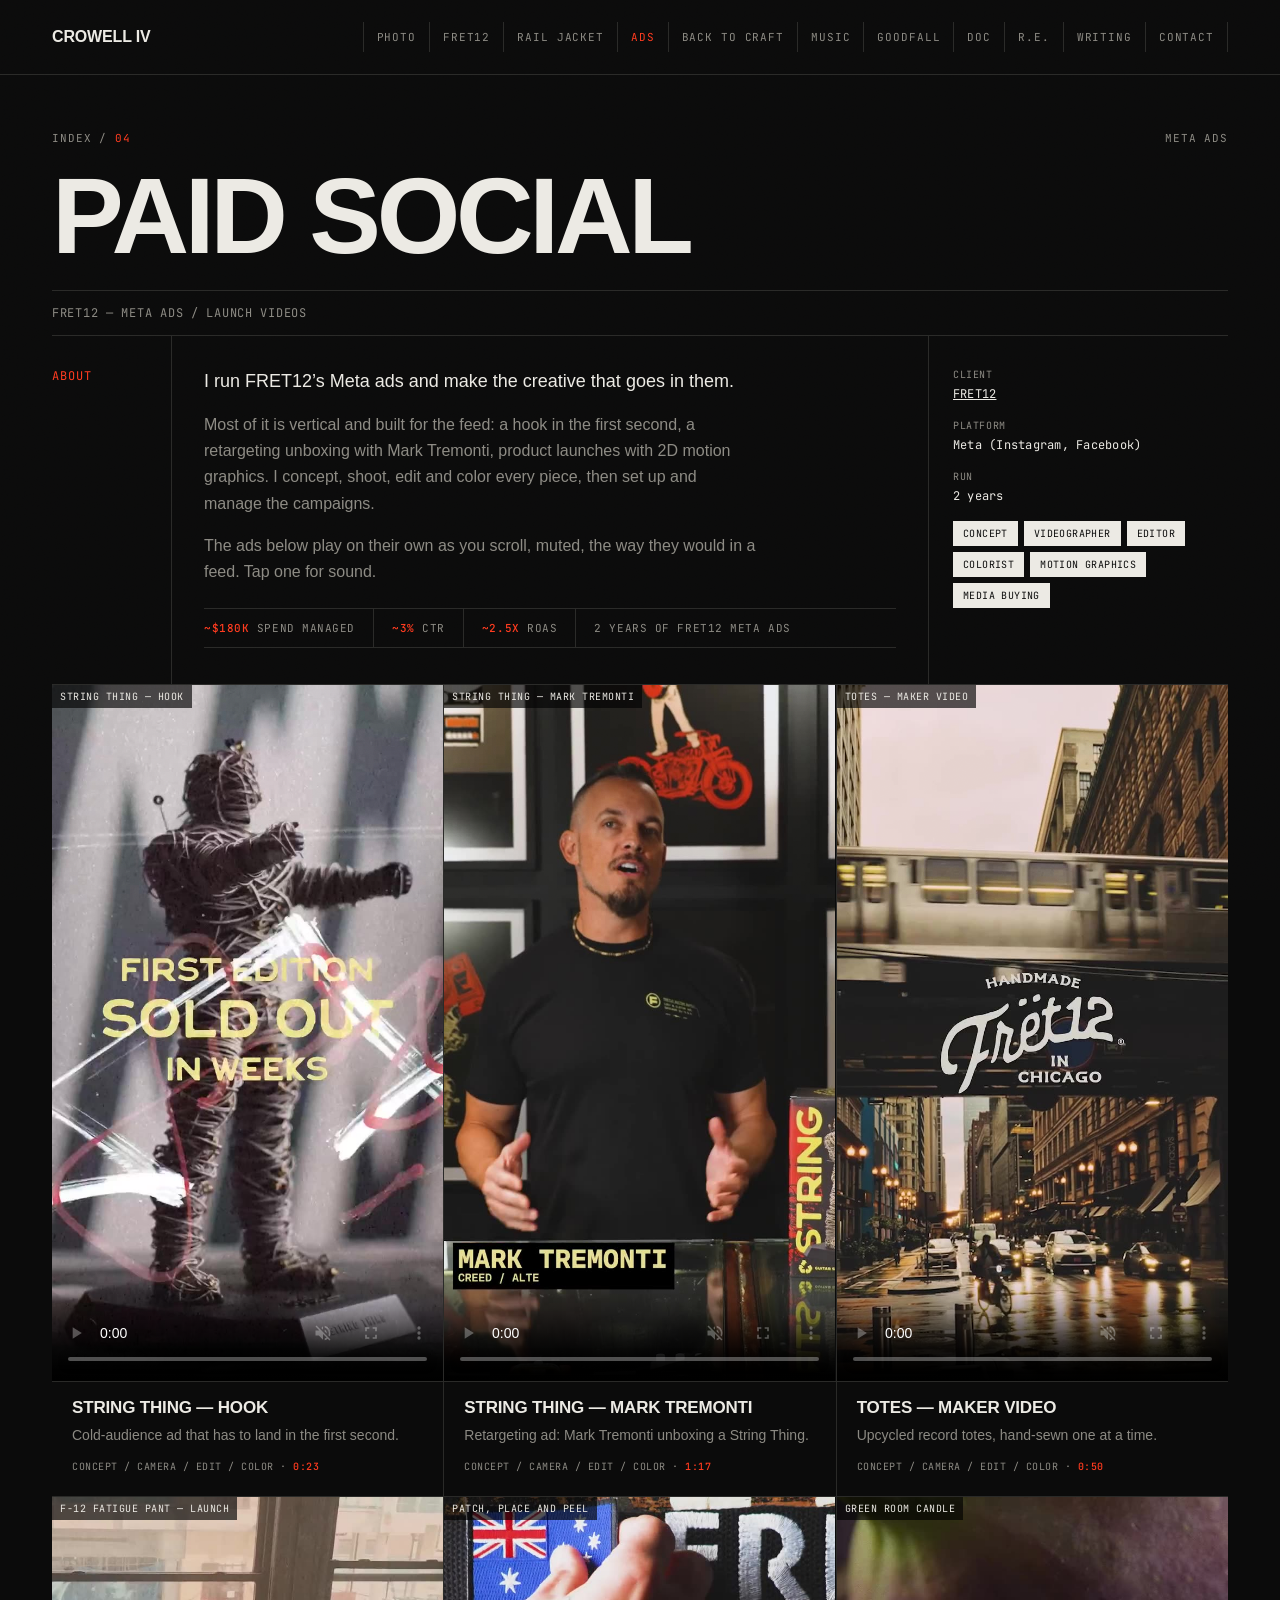
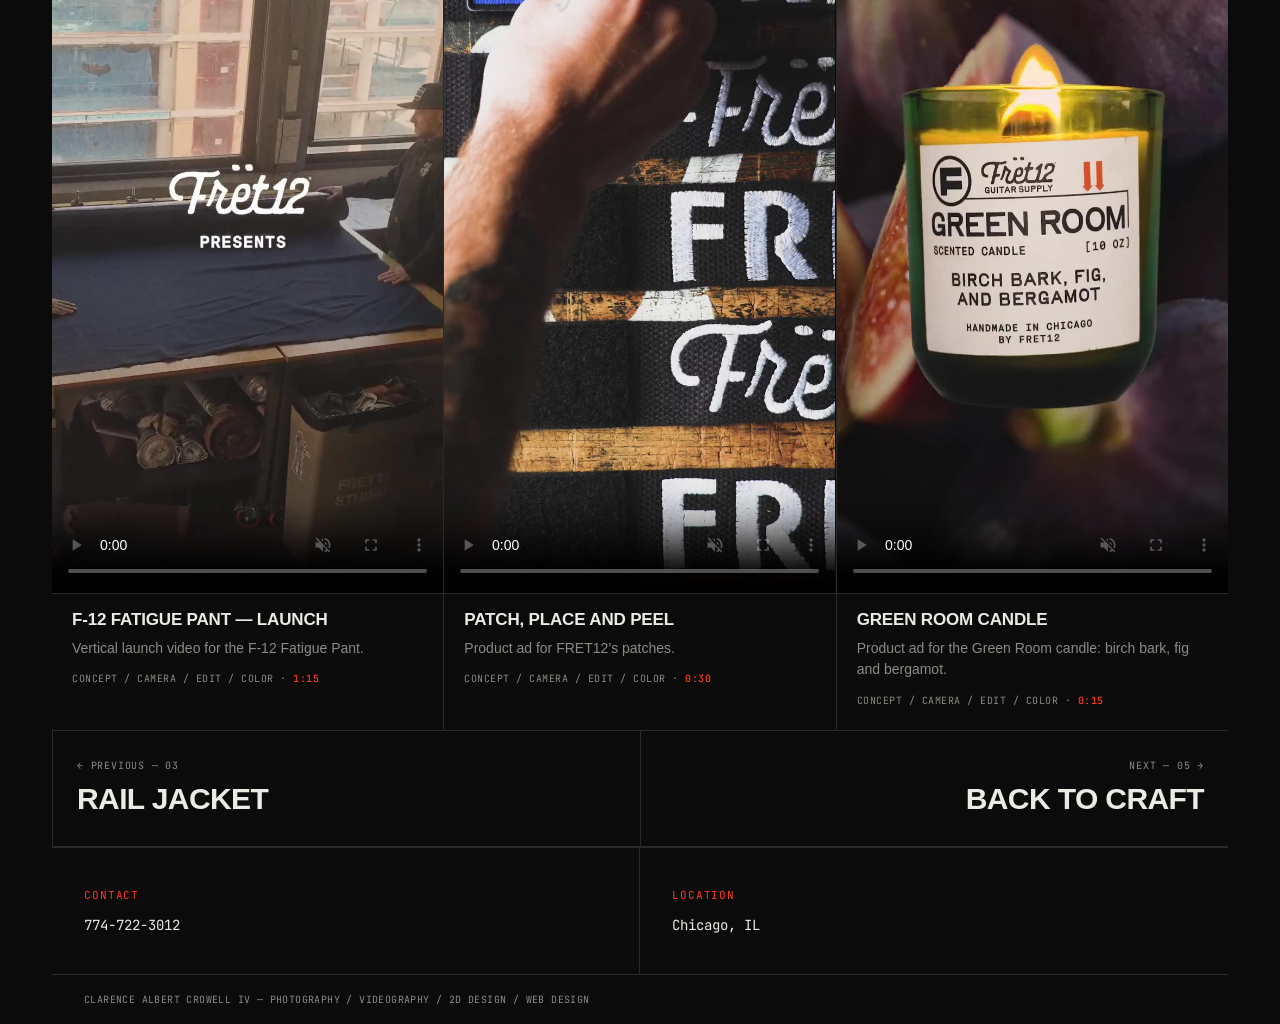
==== ads/index.html @ 02ca9a79 "Split the site into separate pages with SEO write-ups Home becomes an index linking to ten pages: Ph" ====
<!DOCTYPE html>
<html lang="en">
<head>
<meta charset="UTF-8">
<meta name="viewport" content="width=device-width, initial-scale=1.0">
<title>Paid Social: FRET12 Meta Ads and Launch Videos | Clarence Crowell</title>
<meta name="description" content="Vertical ad creative and the Meta ads program behind it for FRET12: about $180K in spend over two years at roughly 3% CTR and 2.5x ROAS.">
<link rel="canonical" href="https://clarencecrowell.org/ads/">
<meta name="theme-color" content="#0B0B0B">
<meta property="og:type" content="website">
<meta property="og:site_name" content="Clarence Crowell">
<meta property="og:title" content="Paid Social: FRET12 Meta Ads and Launch Videos | Clarence Crowell">
<meta property="og:description" content="Vertical ad creative and the Meta ads program behind it for FRET12: about $180K in spend over two years at roughly 3% CTR and 2.5x ROAS.">
<meta property="og:url" content="https://clarencecrowell.org/ads/">
<meta property="og:image" content="https://clarencecrowell.org/images/poster-string-thing-tremonti.jpg">
<meta name="twitter:card" content="summary_large_image">
<link rel="icon" href="/assets/favicon.svg" type="image/svg+xml">
<link rel="preconnect" href="https://fonts.googleapis.com">
<link rel="preconnect" href="https://fonts.gstatic.com" crossorigin>
<link href="https://fonts.googleapis.com/css2?family=JetBrains+Mono:wght@400;500;700&display=swap" rel="stylesheet">
<link rel="stylesheet" href="/assets/site.css?v=3">
<script type="application/ld+json">{"@context": "https://schema.org", "@type": "BreadcrumbList", "itemListElement": [{"@type": "ListItem", "position": 1, "name": "Clarence Crowell", "item": "https://clarencecrowell.org/"}, {"@type": "ListItem", "position": 2, "name": "Paid Social", "item": "https://clarencecrowell.org/ads/"}]}</script>
</head>
<body>
<a class="skip" href="#main">Skip to content</a>
<header class="masthead"><div class="wrap masthead-row"><a class="brand" href="/">Crowell IV</a><nav aria-label="Sections"><ul><li><a href="/photography/">Photo</a></li><li><a href="/fret12/">FRET12</a></li><li><a href="/rail-jacket/">Rail Jacket</a></li><li><a href="/ads/" aria-current="page">Ads</a></li><li><a href="/back-to-craft/">Back to Craft</a></li><li><a href="/music/">Music</a></li><li><a href="/goodfall/">Goodfall</a></li><li><a href="/documentary/">Doc</a></li><li><a href="/real-estate/">R.E.</a></li><li><a href="/writing/">Writing</a></li><li><a href="#contact">Contact</a></li></ul></nav></div></header>
<main id="main" class="wrap">
<section class="page-head"><div class="crumbs"><span><a href="/">Index</a> / <span class="num">04</span></span><span>Meta Ads</span></div><h1>Paid Social</h1><div class="page-meta">FRET12 &mdash; Meta Ads / Launch Videos</div></section>
<section class="writeup" aria-label="About this work"><div class="label">About</div><div class="body"><p>I run FRET12&rsquo;s Meta ads and make the creative that goes in them.</p><p>Most of it is vertical and built for the feed: a hook in the first second, a retargeting unboxing with Mark Tremonti, product launches with 2D motion graphics. I concept, shoot, edit and color every piece, then set up and manage the campaigns.</p><p>The ads below play on their own as you scroll, muted, the way they would in a feed. Tap one for sound.</p><div class="stat-line"><span><b>~$180K</b> spend managed</span><span><b>~3%</b> CTR</span><span><b>~2.5x</b> ROAS</span><span>2 years of FRET12 Meta ads</span></div></div><aside class="side"><dl class="credits"><dt>Client</dt><dd><a href="https://www.fret12.com" rel="noopener">FRET12</a></dd><dt>Platform</dt><dd>Meta (Instagram, Facebook)</dd><dt>Run</dt><dd>2 years</dd></dl><div class="role-tags"><span class="role-tag">Concept</span><span class="role-tag">Videographer</span><span class="role-tag">Editor</span><span class="role-tag">Colorist</span><span class="role-tag">Motion Graphics</span><span class="role-tag">Media Buying</span></div></aside></section><div class="items three verts"><div class="item"><div class="vert"><span class="tag">String Thing &mdash; Hook</span><video class="ad" src="/video/string-thing-hook.mp4" poster="/images/poster-string-thing-hook.jpg" muted loop playsinline controls preload="none" aria-label="String Thing hook ad"></video></div><div class="cap"><h3>String Thing &mdash; Hook</h3><p>Cold-audience ad that has to land in the first second.</p><p class="cred">Concept / Camera / Edit / Color &middot; <b>0:23</b></p></div></div><div class="item"><div class="vert"><span class="tag">String Thing &mdash; Mark Tremonti</span><video class="ad" src="/video/string-thing-tremonti.mp4" poster="/images/poster-string-thing-tremonti.jpg" muted loop playsinline controls preload="none" aria-label="String Thing retargeting ad: Mark Tremonti unboxing"></video></div><div class="cap"><h3>String Thing &mdash; Mark Tremonti</h3><p>Retargeting ad: Mark Tremonti unboxing a String Thing.</p><p class="cred">Concept / Camera / Edit / Color &middot; <b>1:17</b></p></div></div><div class="item"><div class="vert"><span class="tag">Totes &mdash; Maker Video</span><video class="ad" src="/video/totes-maker.mp4" poster="/images/poster-totes-maker.jpg" muted loop playsinline controls preload="none" aria-label="FRET12 totes maker video"></video></div><div class="cap"><h3>Totes &mdash; Maker Video</h3><p>Upcycled record totes, hand-sewn one at a time.</p><p class="cred">Concept / Camera / Edit / Color &middot; <b>0:50</b></p></div></div><div class="item"><div class="vert"><span class="tag">F-12 Fatigue Pant &mdash; Launch</span><video class="ad" src="/video/fatigue-pant.mp4" poster="/images/poster-fatigue-pant.jpg" muted loop playsinline controls preload="none" aria-label="F-12 Fatigue Pant launch video"></video></div><div class="cap"><h3>F-12 Fatigue Pant &mdash; Launch</h3><p>Vertical launch video for the F-12 Fatigue Pant.</p><p class="cred">Concept / Camera / Edit / Color &middot; <b>1:15</b></p></div></div><div class="item"><div class="vert"><span class="tag">Patch, Place and Peel</span><video class="ad" src="/video/patch-place-peel.mp4" poster="/images/poster-patch-place-peel.jpg" muted loop playsinline controls preload="none" aria-label="FRET12 patches ad"></video></div><div class="cap"><h3>Patch, Place and Peel</h3><p>Product ad for FRET12&rsquo;s patches.</p><p class="cred">Concept / Camera / Edit / Color &middot; <b>0:30</b></p></div></div><div class="item"><div class="vert"><span class="tag">Green Room Candle</span><video class="ad" src="/video/candle-ad.mp4" poster="/images/poster-candle-ad.jpg" muted loop playsinline controls preload="none" aria-label="FRET12 Green Room candle ad"></video></div><div class="cap"><h3>Green Room Candle</h3><p>Product ad for the Green Room candle: birch bark, fig and bergamot.</p><p class="cred">Concept / Camera / Edit / Color &middot; <b>0:15</b></p></div></div></div>
<nav class="pager" aria-label="More work"><a href="/rail-jacket/"><small>&larr; Previous &mdash; 03</small><strong>Rail Jacket</strong></a><a href="/back-to-craft/"><small>Next &mdash; 05 &rarr;</small><strong>Back to Craft</strong></a></nav>
</main>
<footer id="contact">
<div class="wrap">
<div class="footer-grid" style="border-top:1px solid var(--line);">
<div class="footer-cell">
<div class="footer-label">Contact</div>
<a href="tel:+17747223012">774-722-3012</a>
</div>
<div class="footer-cell">
<div class="footer-label">Location</div>
<span class="foot-text">Chicago, IL</span>
</div>
</div>
<div class="fine">Clarence Albert Crowell IV &mdash; Photography / Videography / 2D Design / Web Design</div>
</div>
</footer>
<script src="/assets/site.js?v=3" defer></script>
</body>
</html>
---- assets/site.css ----
/* clarencecrowell.org — shared styles for every page */
:root{
--bg: #0B0B0B;
--ink: #ECEAE4;
--ink-dim: #8C8A83;
--line: #2A2A28;
--signal: #FF3B1F;
--panel: #131311;
--mono: 'JetBrains Mono', ui-monospace, Menlo, monospace;
--sans: 'Helvetica Neue', Helvetica, Arial, sans-serif;
}
*{box-sizing:border-box; margin:0; padding:0;}
html{scroll-padding-top:80px;}
body{
background:var(--bg); color:var(--ink);
font-family:var(--sans);
-webkit-font-smoothing:antialiased;
position:relative;
}
body::before{
content:''; position:fixed; inset:0; pointer-events:none; z-index:100;
opacity:0.05; mix-blend-mode:overlay;
background-image:url("data:image/svg+xml,%3Csvg xmlns='http://www.w3.org/2000/svg' width='120' height='120'%3E%3Cfilter id='n'%3E%3CfeTurbulence type='fractalNoise' baseFrequency='0.9' numOctaves='2' stitchTiles='stitch'/%3E%3C/filter%3E%3Crect width='100%25' height='100%25' filter='url(%23n)'/%3E%3C/svg%3E");
}
img{max-width:100%;}
.wrap{max-width:1240px; margin:0 auto; padding:0 32px;}
.skip{position:absolute; left:-9999px; top:0; background:var(--signal); color:var(--bg); padding:8px 12px; font-family:var(--mono); font-size:12px; z-index:200;}
.skip:focus{left:12px; top:12px;}

/* ---------- Masthead ---------- */
header.masthead{
border-bottom:1px solid var(--line); padding:22px 0;
position:sticky; top:0; z-index:50; background:var(--bg);
}
.masthead-row{display:flex; justify-content:space-between; align-items:center; flex-wrap:wrap; gap:12px;}
.brand{
font-family:var(--sans); font-weight:900; font-size:16px;
letter-spacing:-0.01em; text-transform:uppercase; color:var(--ink); text-decoration:none;
}
.brand:hover{color:var(--signal);}
nav ul{list-style:none; display:flex; gap:0;}
nav a{
color:var(--ink-dim); text-decoration:none;
font-family:var(--mono); font-size:11px; letter-spacing:0.08em; text-transform:uppercase;
padding:8px 13px; border-left:1px solid var(--line); display:block; white-space:nowrap;
transition:color .1s linear, background .1s linear;
}
nav li:last-child a{border-right:1px solid var(--line);}
nav a[aria-current="page"]{color:var(--signal);}
nav a:hover, nav a:focus-visible{color:var(--bg); background:var(--signal);}

/* ---------- Home hero ---------- */
.hero{padding:80px 0 0; border-bottom:1px solid var(--line);}
.hero-top{
display:flex; justify-content:space-between; align-items:flex-start;
font-family:var(--mono); font-size:11px; letter-spacing:0.08em;
text-transform:uppercase; color:var(--ink-dim); padding-bottom:28px;
}
.hero-top span{color:var(--signal);}
.hero h1{
font-family:var(--sans); font-weight:900;
font-size:clamp(52px, 10vw, 148px); line-height:0.86; letter-spacing:-0.045em; text-transform:uppercase;
}
.hero-roles{display:flex; flex-wrap:wrap; margin-top:26px; border-top:1px solid var(--line);}
.hero-roles span{
font-family:var(--mono); font-size:12px; letter-spacing:0.06em; text-transform:uppercase;
padding:14px 22px 14px 0; margin-right:22px; border-right:1px solid var(--line); color:var(--ink-dim);
}
.hero-roles span:last-child{border-right:none; margin-right:0;}
.hero-figure{
margin-top:40px; position:relative; overflow:hidden; aspect-ratio:21/9; background:#000;
filter:grayscale(65%) contrast(1.12) brightness(0.92);
}
.hero-figure img{width:100%; height:100%; object-fit:cover; display:block;}
.hero-figure::after{content:''; position:absolute; inset:0; box-shadow:inset 0 0 0 1px var(--line);}
.tag-sticker{
position:absolute; top:20px; right:20px; z-index:2;
background:var(--signal); color:#0B0B0B;
font-family:var(--sans); font-weight:900; font-size:11px; letter-spacing:-0.01em; text-transform:uppercase;
padding:6px 10px; transform:rotate(-2deg);
}

/* ---------- Home intro + index ---------- */
.intro{display:grid; grid-template-columns:120px 1fr; border-bottom:1px solid var(--line);}
.label{
font-family:var(--mono); font-size:12px; color:var(--signal); letter-spacing:0.08em; text-transform:uppercase;
padding:32px 20px 32px 0; border-right:1px solid var(--line);
}
.intro p{font-size:clamp(18px, 2vw, 22px); line-height:1.5; padding:32px 24px 36px; max-width:58ch;}
.intro p + p{padding-top:0; font-size:15px; color:var(--ink-dim);}

.index-row{
display:grid; grid-template-columns:120px 1fr 420px;
border-bottom:1px solid var(--line); color:inherit; text-decoration:none;
}
.index-row .num{
font-family:var(--mono); font-size:12px; color:var(--signal); letter-spacing:0.08em;
padding:32px 20px 32px 0; border-right:1px solid var(--line);
}
.index-row .txt{padding:28px 24px 30px; display:flex; flex-direction:column;}
.index-row h2{
font-family:var(--sans); font-weight:900; font-size:clamp(26px, 3.6vw, 46px);
text-transform:uppercase; letter-spacing:-0.02em; line-height:0.95; transition:color .1s linear;
}
.index-row .meta{
font-family:var(--mono); font-size:11px; color:var(--ink-dim); letter-spacing:0.04em; text-transform:uppercase; margin-top:12px;
}
.index-row p{font-size:14px; line-height:1.6; color:var(--ink-dim); margin-top:14px; max-width:50ch;}
.index-row .go{
font-family:var(--mono); font-size:11px; letter-spacing:0.08em; text-transform:uppercase; color:var(--ink);
margin-top:auto; padding-top:18px;
}
.index-row .thumb{border-left:1px solid var(--line); background:#000; overflow:hidden; aspect-ratio:16/9; align-self:start; width:100%;}
.index-row .thumb img{width:100%; height:100%; object-fit:cover; display:block; filter:grayscale(55%) contrast(1.05); transition:filter .2s ease, transform .4s ease;}
.index-row:hover h2, .index-row:focus-visible h2{color:var(--signal);}
.index-row:hover .go{color:var(--signal);}
.index-row:hover .thumb img{filter:none; transform:scale(1.02);}
.thumb.type{display:flex; flex-direction:column; justify-content:flex-end; gap:6px; padding:22px; background:var(--panel);}
.thumb.type span{font-family:var(--sans); font-weight:900; font-size:22px; text-transform:uppercase; letter-spacing:-0.015em; color:var(--ink-dim); line-height:1;}
.index-row:hover .thumb.type span{color:var(--ink);}

/* ---------- Inner page head ---------- */
.page-head{padding:56px 0 0; border-bottom:1px solid var(--line);}
.crumbs{
display:flex; justify-content:space-between; gap:16px; flex-wrap:wrap;
font-family:var(--mono); font-size:11px; letter-spacing:0.08em; text-transform:uppercase; color:var(--ink-dim);
padding-bottom:24px;
}
.crumbs a{color:var(--ink-dim); text-decoration:none;}
.crumbs a:hover{color:var(--signal);}
.crumbs .num{color:var(--signal);}
.page-head h1{
font-family:var(--sans); font-weight:900;
font-size:clamp(44px, 8.4vw, 124px); line-height:0.88; letter-spacing:-0.04em; text-transform:uppercase;
}
.page-meta{
font-family:var(--mono); font-size:12px; letter-spacing:0.06em; text-transform:uppercase; color:var(--ink-dim);
margin-top:26px; padding:14px 0; border-top:1px solid var(--line);
}

/* ---------- Write-up ---------- */
.writeup{display:grid; grid-template-columns:120px 1fr 300px; border-bottom:1px solid var(--line);}
.writeup .body{padding:32px 32px 36px;}
.writeup .body p{font-size:16px; line-height:1.65; color:var(--ink-dim); max-width:62ch; margin-bottom:16px;}
.writeup .body p:first-child{color:var(--ink); font-size:18px; line-height:1.55;}
.writeup .body p:last-child{margin-bottom:0;}
.writeup .side{padding:32px 24px 36px; border-left:1px solid var(--line);}
.credits dt{font-family:var(--mono); font-size:10px; letter-spacing:0.06em; text-transform:uppercase; color:var(--ink-dim); margin-bottom:4px;}
.credits dd{font-family:var(--mono); font-size:12px; letter-spacing:0.02em; color:var(--ink); margin-bottom:16px; line-height:1.5;}
.credits dd a{color:var(--ink);}
.credits dd a:hover{color:var(--signal);}
.role-tags{display:flex; flex-wrap:wrap; gap:6px; margin-top:6px;}
.role-tag{
font-family:var(--mono); font-size:10px; letter-spacing:0.04em; text-transform:uppercase;
padding:6px 10px; color:var(--bg); background:var(--ink);
}
.stat-line{
display:flex; flex-wrap:wrap; margin-top:22px; border-top:1px solid var(--line); border-bottom:1px solid var(--line);
font-family:var(--mono); font-size:11px; letter-spacing:0.05em; text-transform:uppercase; color:var(--ink-dim);
}
.stat-line span{padding:12px 18px 12px 0; margin-right:18px; border-right:1px solid var(--line);}
.stat-line span:last-child{border-right:none; margin-right:0;}
.stat-line b{color:var(--signal); font-weight:500;}

/* ---------- Sub-section head ---------- */
.sub-head{display:grid; grid-template-columns:120px 1fr; border-bottom:1px solid var(--line);}
.sub-head .label{padding:22px 20px 22px 0;}
.sub-head h2{font-family:var(--sans); font-weight:900; font-size:22px; text-transform:uppercase; letter-spacing:-0.015em; padding:20px 24px;}

/* ---------- Media grids (1px gap draws the rules) ---------- */
.items{display:grid; grid-template-columns:repeat(2, 1fr); gap:1px; background:var(--line); border-bottom:1px solid var(--line);}
.items.one{grid-template-columns:1fr;}
.items.three{grid-template-columns:repeat(3, 1fr);}
.items.four{grid-template-columns:repeat(4, 1fr);}
.item{background:var(--bg); display:flex; flex-direction:column; min-width:0;}
.item.wide{grid-column:span 2;}
.item.full{grid-column:1 / -1;}
.cap{padding:16px 20px 22px; border-top:1px solid var(--line); flex:1;}
.cap h3{font-family:var(--sans); font-weight:900; font-size:17px; text-transform:uppercase; letter-spacing:-0.01em; line-height:1.15; margin-bottom:8px;}
.cap p{font-size:14px; line-height:1.55; color:var(--ink-dim); max-width:56ch;}
.cap .cred{font-family:var(--mono); font-size:10px; letter-spacing:0.05em; text-transform:uppercase; color:var(--ink-dim); margin-top:12px;}
.cap .cred b{color:var(--signal); font-weight:500;}
.cap.text{border-top:none; padding:28px 28px 32px; display:flex; flex-direction:column; justify-content:flex-end;}
.cap.text p{font-size:15px; line-height:1.6; margin-bottom:12px;}
.cap ul{list-style:none; margin-top:8px; border-top:1px solid var(--line);}
.cap li{font-family:var(--mono); font-size:11px; letter-spacing:0.05em; text-transform:uppercase; color:var(--ink); padding:10px 0; border-bottom:1px solid var(--line);}

/* Self-hosted films: no gray filter, so the grade shows as delivered */
.film{position:relative; aspect-ratio:16/9; background:#000; overflow:hidden;}
.vert{position:relative; aspect-ratio:9/16; background:#000; overflow:hidden;}
.film video, .vert video, .vert img{width:100%; height:100%; object-fit:cover; display:block; background:#000;}
.tag{
position:absolute; top:0; left:0; z-index:2; pointer-events:none;
font-family:var(--mono); font-size:10px; color:var(--ink);
background:rgba(0,0,0,0.65); padding:5px 8px; letter-spacing:0.05em; text-transform:uppercase;
}

/* YouTube / Vimeo: a thumbnail until play is pressed, then the player loads */
.yt{position:relative; aspect-ratio:16/9; background:#000; overflow:hidden;}
.yt-link{position:absolute; inset:0; display:block; cursor:pointer;}
.yt-link img{width:100%; height:100%; object-fit:cover; display:block; transition:opacity .15s linear;}
.yt-link:hover img, .yt-link:focus-visible img{opacity:0.82;}
.yt-play{
position:absolute; left:50%; top:50%; transform:translate(-50%,-50%);
width:68px; height:46px; background:var(--signal); display:grid; place-items:center;
}
.yt-play::before{content:''; border-left:17px solid #0B0B0B; border-top:10px solid transparent; border-bottom:10px solid transparent; margin-left:5px;}
.yt-link:hover .yt-play{background:var(--ink);}
.yt iframe{position:absolute; inset:0; width:100%; height:100%; border:0; z-index:3;}
.yt.small .yt-play{width:52px; height:36px;}
.yt.small .yt-play::before{border-left-width:13px; border-top-width:8px; border-bottom-width:8px; margin-left:4px;}

/* Link tiles to other pages */
a.tile{color:inherit; text-decoration:none;}
.tile .film img{width:100%; height:100%; object-fit:cover; display:block; filter:grayscale(55%); transition:filter .2s ease;}
.tile:hover .film img{filter:none;}
.tile:hover h3{color:var(--signal);}

/* ---------- Photos ---------- */
.grid-photo{display:grid; grid-template-columns:repeat(3, 1fr); gap:1px; background:var(--line); border-bottom:1px solid var(--line);}
.grid-photo.four{grid-template-columns:repeat(4, 1fr);}
.grid-photo figure{position:relative; aspect-ratio:16/9; overflow:hidden; background:#000; filter:grayscale(30%) contrast(1.08);}
.grid-photo img{width:100%; height:100%; object-fit:cover; display:block;}

/* ---------- Writing ---------- */
.write-row{
display:grid; grid-template-columns:120px 1fr 200px;
align-items:start; border-bottom:1px solid var(--line);
}
.write-num{font-family:var(--mono); font-size:12px; color:var(--signal); letter-spacing:0.06em; padding:30px 20px 30px 0; border-right:1px solid var(--line); align-self:stretch;}
.write-body{padding:28px 24px 30px;}
.write-title{font-family:var(--sans); font-weight:900; font-size:clamp(22px, 2.6vw, 32px); text-transform:uppercase; letter-spacing:-0.02em; line-height:1; margin-bottom:12px;}
.write-title span{display:block; color:var(--ink-dim); font-weight:400; font-size:15px; text-transform:none; letter-spacing:0; margin-top:8px;}
.write-desc{font-size:15px; line-height:1.65; color:var(--ink-dim); max-width:60ch;}
.write-status{font-family:var(--mono); font-size:10px; letter-spacing:0.05em; text-transform:uppercase; text-align:right; padding:32px 24px 0 0; color:var(--ink);}

/* ---------- Prev / next ---------- */
.pager{display:grid; grid-template-columns:1fr 1fr; border-bottom:1px solid var(--line);}
.pager a{display:block; padding:28px 24px 30px; color:var(--ink); text-decoration:none;}
.pager a + a{border-left:1px solid var(--line); text-align:right;}
.pager small{display:block; font-family:var(--mono); font-size:10px; letter-spacing:0.08em; text-transform:uppercase; color:var(--ink-dim); margin-bottom:10px;}
.pager strong{font-family:var(--sans); font-weight:900; font-size:clamp(20px, 2.6vw, 30px); text-transform:uppercase; letter-spacing:-0.02em;}
.pager a:hover strong{color:var(--signal);}

/* ---------- Footer ---------- */
.footer-grid{display:grid; grid-template-columns:1fr 1fr;}
.footer-cell{padding:40px 32px; border-right:1px solid var(--line);}
.footer-cell:last-child{border-right:none;}
.footer-label{font-family:var(--mono); font-size:11px; color:var(--signal); letter-spacing:0.08em; text-transform:uppercase; margin-bottom:14px;}
footer a, footer .foot-text{color:var(--ink); text-decoration:none; font-family:var(--mono); font-size:14px;}
footer a:hover{color:var(--signal);}
.fine{
border-top:1px solid var(--line); padding:18px 32px;
font-family:var(--mono); font-size:10px; color:var(--ink-dim); letter-spacing:0.04em; text-transform:uppercase;
}

/* ---------- Small screens ---------- */
@media (max-width:1080px){
.index-row{grid-template-columns:100px 1fr 340px;}
.writeup{grid-template-columns:100px 1fr 260px;}
.items.four{grid-template-columns:repeat(2, 1fr);}
.items.four .item.wide{grid-column:1 / -1;}
}
@media (max-width:860px){
.wrap{padding:0 20px;}
/* one swipeable row so the sticky header stays short */
nav{width:100%; overflow-x:auto; -webkit-overflow-scrolling:touch; scrollbar-width:none;}
nav::-webkit-scrollbar{display:none;}
nav ul{flex-wrap:nowrap;}
.intro{grid-template-columns:1fr;}
.intro .label{border-right:none; border-bottom:1px solid var(--line); padding:18px 0;}
.intro p{padding:24px 0 28px;}
.index-row{grid-template-columns:56px 1fr;}
.index-row .num{padding:24px 12px 0 0;}
.index-row .txt{padding:22px 0 24px 18px;}
.index-row .thumb{grid-column:1 / -1; border-left:none; border-top:1px solid var(--line);}
.thumb.type{aspect-ratio:auto; padding:18px;}
.page-head{padding-top:36px;}
.writeup{grid-template-columns:1fr;}
.writeup .label{border-right:none; border-bottom:1px solid var(--line); padding:18px 0;}
.writeup .body{padding:24px 0 28px;}
.writeup .side{border-left:none; border-top:1px solid var(--line); padding:24px 0 28px;}
.sub-head{grid-template-columns:56px 1fr;}
.sub-head h2{padding:20px 0 20px 18px; font-size:19px;}
.items, .items.three{grid-template-columns:1fr;}
.items.three.verts{grid-template-columns:repeat(2, 1fr);}
.item.wide{grid-column:auto;}
.items.four .item.wide{grid-column:1 / -1;}
.cap{padding:14px 16px 20px;}
.cap.text{padding:22px 16px 26px;}
.grid-photo, .grid-photo.four{grid-template-columns:repeat(2, 1fr);}
.write-row{grid-template-columns:56px 1fr;}
.write-num{padding:26px 12px 0 0;}
.write-body{padding:24px 0 8px 18px;}
.write-status{grid-column:2; text-align:left; padding:0 0 26px 18px;}
.pager{grid-template-columns:1fr;}
.pager a + a{border-left:none; border-top:1px solid var(--line);}
.footer-grid{grid-template-columns:1fr;}
.footer-cell{border-right:none; border-bottom:1px solid var(--line); padding:32px 0;}
.fine{padding:18px 0;}
.yt-play{width:56px; height:38px;}
}
@media (max-width:520px){
.items.four{grid-template-columns:1fr 1fr;}
.cap h3{font-size:15px;}
.items.three.verts .cap p{font-size:13px;}
}
@media (prefers-reduced-motion: reduce){
*{transition:none !important;}
}
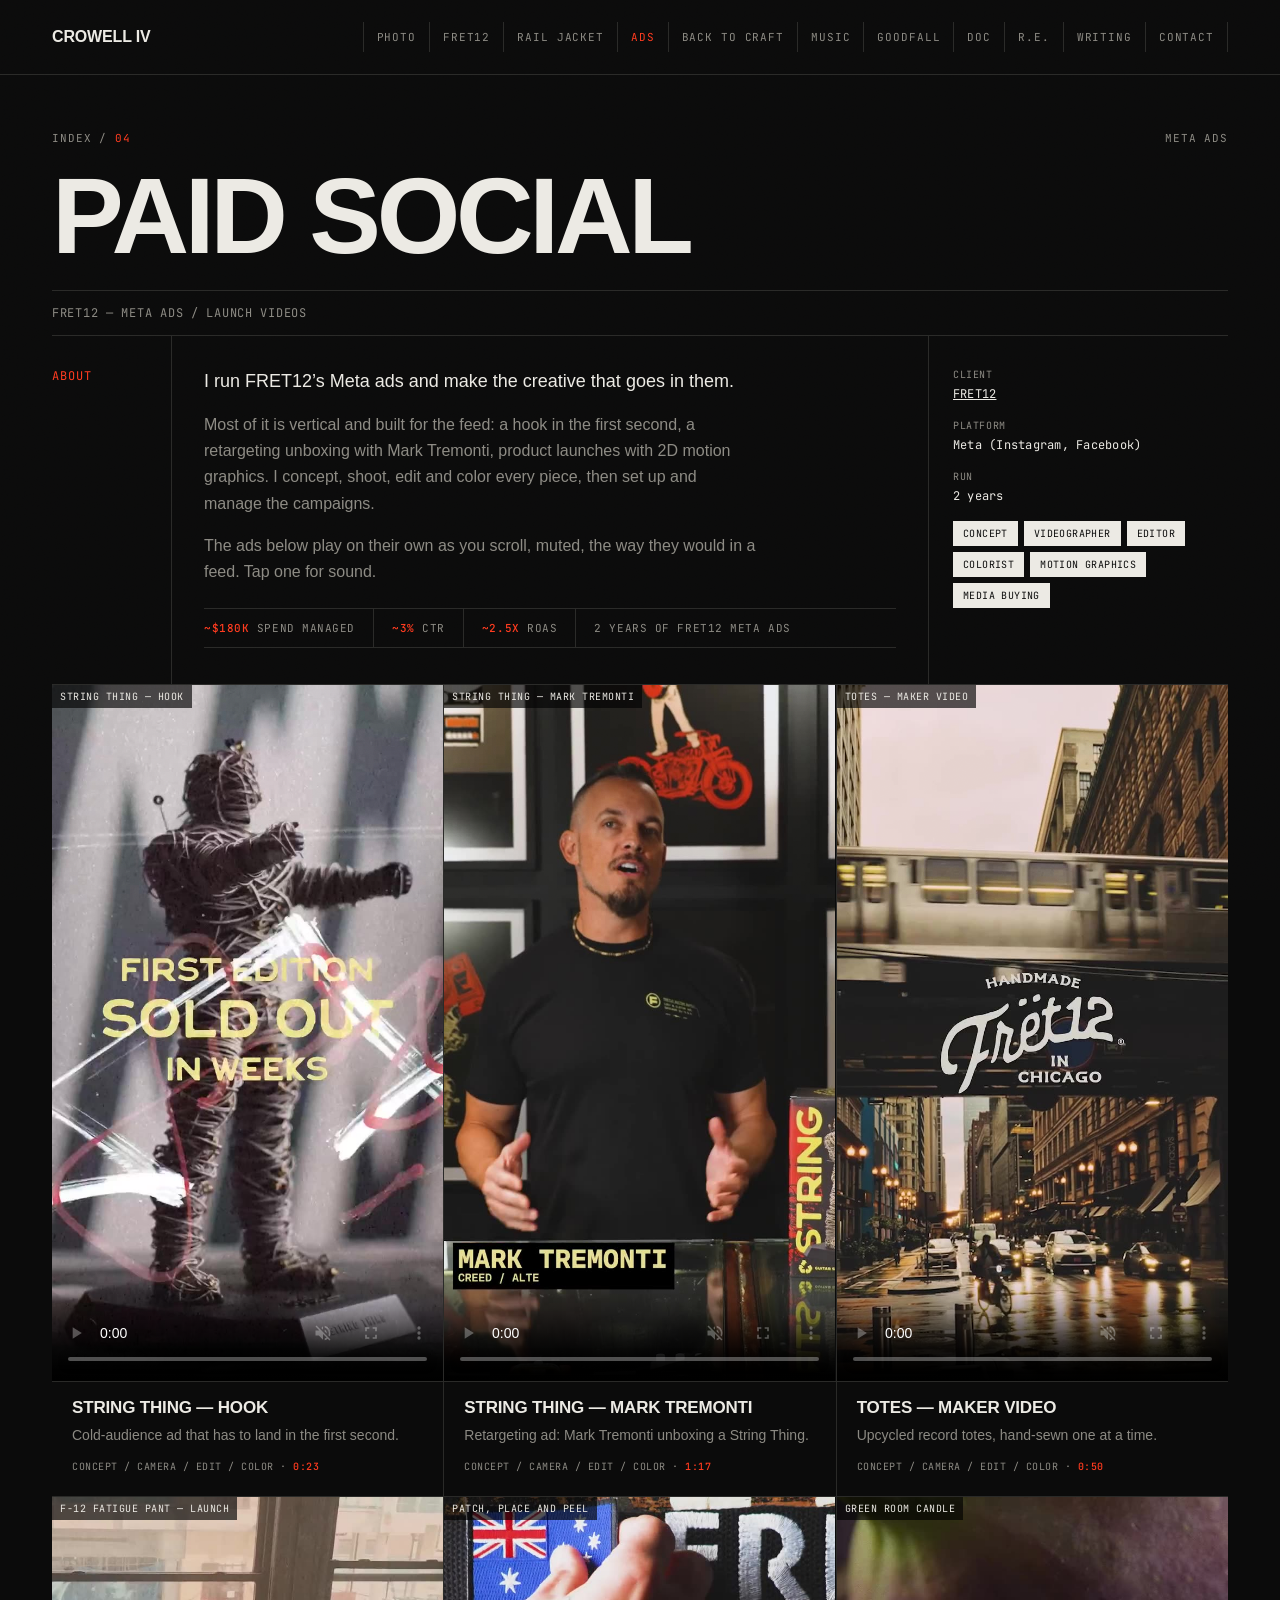
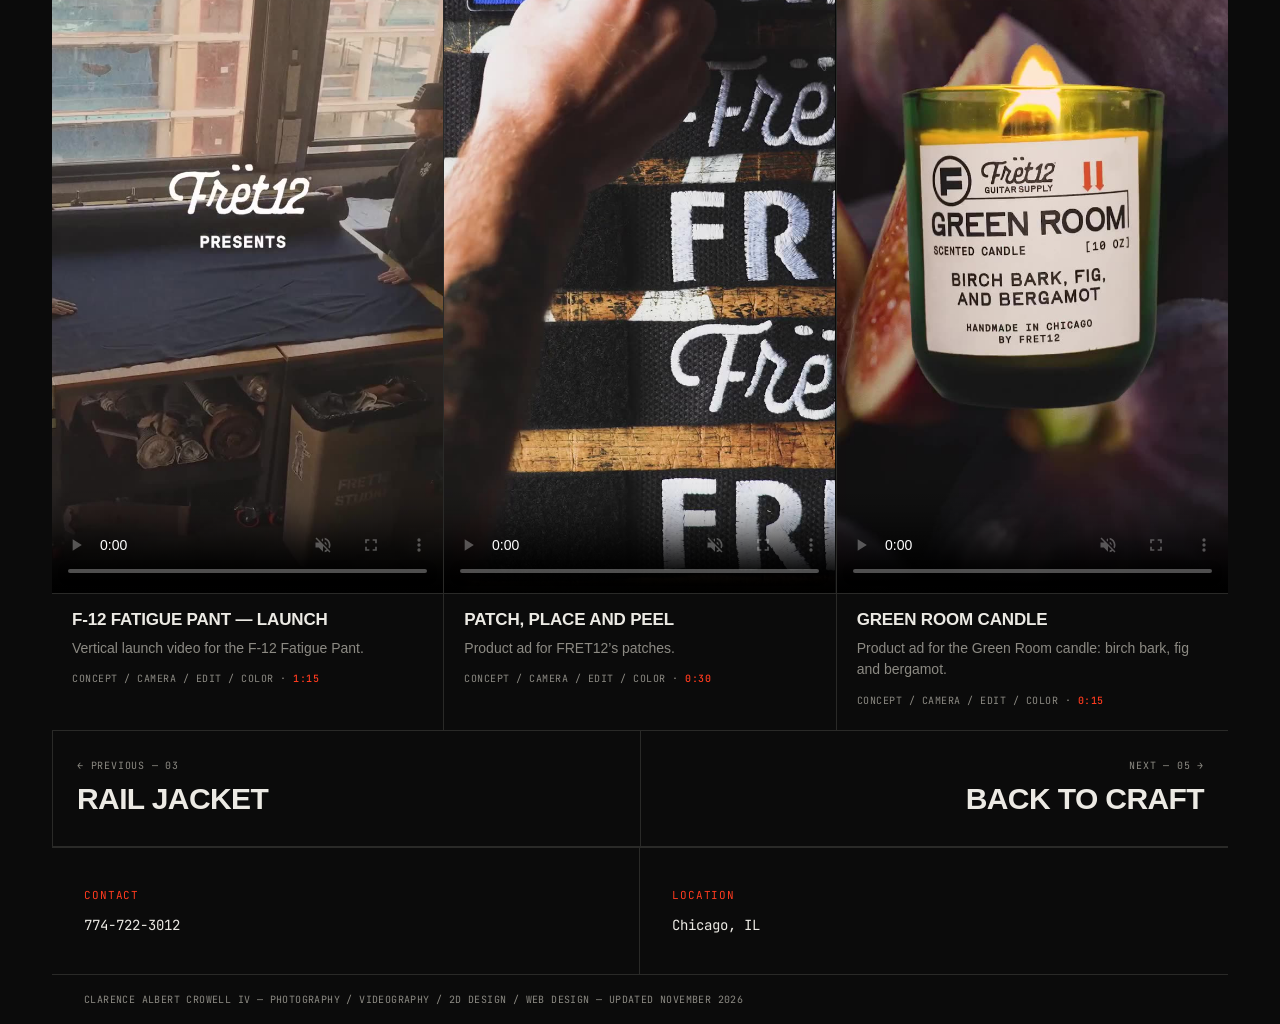
==== commit 3736ac03: "SEO and GEO pass - Titles trimmed to 60 characters and descriptions to 160 - One linked JSON-LD grap" ====
--- a/ads/index.html
+++ b/ads/index.html
@@ -1,32 +1,46 @@
 <!DOCTYPE html>
-<html lang="en">
+<html lang="en-US">
 <head>
 <meta charset="UTF-8">
 <meta name="viewport" content="width=device-width, initial-scale=1.0">
-<title>Paid Social: FRET12 Meta Ads and Launch Videos | Clarence Crowell</title>
+<title>FRET12 Meta Ads and Paid Social Creative | Clarence Crowell</title>
 <meta name="description" content="Vertical ad creative and the Meta ads program behind it for FRET12: about $180K in spend over two years at roughly 3% CTR and 2.5x ROAS.">
+<meta name="author" content="Clarence Crowell">
 <link rel="canonical" href="https://clarencecrowell.org/ads/">
+<meta name="robots" content="index, follow, max-image-preview:large, max-snippet:-1, max-video-preview:-1">
 <meta name="theme-color" content="#0B0B0B">
+<meta name="geo.region" content="US-IL">
+<meta name="geo.placename" content="Chicago">
+<meta name="geo.position" content="41.8781;-87.6298">
+<meta name="ICBM" content="41.8781, -87.6298">
 <meta property="og:type" content="website">
+<meta property="og:locale" content="en_US">
 <meta property="og:site_name" content="Clarence Crowell">
-<meta property="og:title" content="Paid Social: FRET12 Meta Ads and Launch Videos | Clarence Crowell">
+<meta property="og:title" content="FRET12 Meta Ads and Paid Social Creative | Clarence Crowell">
 <meta property="og:description" content="Vertical ad creative and the Meta ads program behind it for FRET12: about $180K in spend over two years at roughly 3% CTR and 2.5x ROAS.">
 <meta property="og:url" content="https://clarencecrowell.org/ads/">
 <meta property="og:image" content="https://clarencecrowell.org/images/poster-string-thing-tremonti.jpg">
+<meta property="og:image:width" content="720">
+<meta property="og:image:height" content="1280">
+<meta property="og:image:alt" content="FRET12 Meta Ads and Paid Social Creative | Clarence Crowell">
 <meta name="twitter:card" content="summary_large_image">
+<meta name="twitter:title" content="FRET12 Meta Ads and Paid Social Creative | Clarence Crowell">
+<meta name="twitter:description" content="Vertical ad creative and the Meta ads program behind it for FRET12: about $180K in spend over two years at roughly 3% CTR and 2.5x ROAS.">
+<meta name="twitter:image" content="https://clarencecrowell.org/images/poster-string-thing-tremonti.jpg">
 <link rel="icon" href="/assets/favicon.svg" type="image/svg+xml">
+<link rel="apple-touch-icon" href="/assets/apple-touch-icon.png">
 <link rel="preconnect" href="https://fonts.googleapis.com">
 <link rel="preconnect" href="https://fonts.gstatic.com" crossorigin>
 <link href="https://fonts.googleapis.com/css2?family=JetBrains+Mono:wght@400;500;700&display=swap" rel="stylesheet">
-<link rel="stylesheet" href="/assets/site.css?v=3">
-<script type="application/ld+json">{"@context": "https://schema.org", "@type": "BreadcrumbList", "itemListElement": [{"@type": "ListItem", "position": 1, "name": "Clarence Crowell", "item": "https://clarencecrowell.org/"}, {"@type": "ListItem", "position": 2, "name": "Paid Social", "item": "https://clarencecrowell.org/ads/"}]}</script>
+<link rel="stylesheet" href="/assets/site.css?v=5">
+<script type="application/ld+json">{"@context": "https://schema.org", "@graph": [{"@type": "WebSite", "@id": "https://clarencecrowell.org/#website", "url": "https://clarencecrowell.org/", "name": "Clarence Crowell", "inLanguage": "en-US", "publisher": {"@id": "https://clarencecrowell.org/#person"}, "author": {"@id": "https://clarencecrowell.org/#person"}}, {"@type": "Person", "@id": "https://clarencecrowell.org/#person", "name": "Clarence Crowell", "alternateName": "Clarence Albert Crowell IV", "url": "https://clarencecrowell.org/", "jobTitle": "Photographer and filmmaker", "description": "Chicago photographer and filmmaker. Content creator at FRET12 since 2023, co-founder of Good Fall Studio, and a writer of literary fiction.", "worksFor": {"@type": "Organization", "@id": "https://clarencecrowell.org/#fret12", "name": "FRET12", "url": "https://www.fret12.com", "sameAs": ["https://www.youtube.com/@FRET12"]}, "homeLocation": {"@type": "Place", "name": "Chicago, Illinois", "address": {"@type": "PostalAddress", "addressLocality": "Chicago", "addressRegion": "IL", "addressCountry": "US"}}, "address": {"@type": "PostalAddress", "addressLocality": "Chicago", "addressRegion": "IL", "addressCountry": "US"}, "telephone": "+1-774-722-3012", "knowsAbout": ["Photography", "Landscape photography", "Climbing photography", "Product photography", "Videography", "Video editing", "Color grading", "Documentary film", "Live music video", "Paid social advertising", "Meta ads", "Shopify", "SEO", "Print design", "Literary fiction"], "sameAs": ["https://www.youtube.com/@callycrowell6456"]}, {"@type": "CollectionPage", "@id": "https://clarencecrowell.org/ads/#webpage", "url": "https://clarencecrowell.org/ads/", "name": "FRET12 Meta Ads and Paid Social Creative | Clarence Crowell", "description": "Vertical ad creative and the Meta ads program behind it for FRET12: about $180K in spend over two years at roughly 3% CTR and 2.5x ROAS.", "isPartOf": {"@id": "https://clarencecrowell.org/#website"}, "about": {"@id": "https://clarencecrowell.org/#person"}, "author": {"@id": "https://clarencecrowell.org/#person"}, "breadcrumb": {"@id": "https://clarencecrowell.org/ads/#breadcrumb"}, "inLanguage": "en-US", "dateModified": "2026-11-25", "primaryImageOfPage": {"@type": "ImageObject", "url": "https://clarencecrowell.org/images/poster-string-thing-tremonti.jpg"}, "video": [{"@type": "VideoObject", "name": "String Thing — Hook", "description": "Cold-audience ad that has to land in the first second.", "thumbnailUrl": ["https://clarencecrowell.org/images/poster-string-thing-hook.jpg"], "contentUrl": "https://clarencecrowell.org/video/string-thing-hook.mp4", "uploadDate": "2026-11-25T14:20:21-06:00", "creator": {"@id": "https://clarencecrowell.org/#person"}, "inLanguage": "en", "duration": "PT0M23S"}, {"@type": "VideoObject", "name": "String Thing — Mark Tremonti", "description": "Retargeting ad: Mark Tremonti unboxing a String Thing.", "thumbnailUrl": ["https://clarencecrowell.org/images/poster-string-thing-tremonti.jpg"], "contentUrl": "https://clarencecrowell.org/video/string-thing-tremonti.mp4", "uploadDate": "2026-11-25T14:20:21-06:00", "creator": {"@id": "https://clarencecrowell.org/#person"}, "inLanguage": "en", "duration": "PT1M17S"}, {"@type": "VideoObject", "name": "Totes — Maker Video", "description": "Upcycled record totes, hand-sewn one at a time.", "thumbnailUrl": ["https://clarencecrowell.org/images/poster-totes-maker.jpg"], "contentUrl": "https://clarencecrowell.org/video/totes-maker.mp4", "uploadDate": "2026-11-25T14:20:21-06:00", "creator": {"@id": "https://clarencecrowell.org/#person"}, "inLanguage": "en", "duration": "PT0M50S"}, {"@type": "VideoObject", "name": "F-12 Fatigue Pant — Launch", "description": "Vertical launch video for the F-12 Fatigue Pant.", "thumbnailUrl": ["https://clarencecrowell.org/images/poster-fatigue-pant.jpg"], "contentUrl": "https://clarencecrowell.org/video/fatigue-pant.mp4", "uploadDate": "2026-11-25T14:20:21-06:00", "creator": {"@id": "https://clarencecrowell.org/#person"}, "inLanguage": "en", "duration": "PT1M15S"}, {"@type": "VideoObject", "name": "Patch, Place and Peel", "description": "Product ad for FRET12’s patches.", "thumbnailUrl": ["https://clarencecrowell.org/images/poster-patch-place-peel.jpg"], "contentUrl": "https://clarencecrowell.org/video/patch-place-peel.mp4", "uploadDate": "2026-11-25T15:10:56-06:00", "creator": {"@id": "https://clarencecrowell.org/#person"}, "inLanguage": "en", "duration": "PT0M30S"}, {"@type": "VideoObject", "name": "Green Room Candle", "description": "Product ad for the Green Room candle: birch bark, fig and bergamot.", "thumbnailUrl": ["https://clarencecrowell.org/images/poster-candle-ad.jpg"], "contentUrl": "https://clarencecrowell.org/video/candle-ad.mp4", "uploadDate": "2026-11-25T15:10:56-06:00", "creator": {"@id": "https://clarencecrowell.org/#person"}, "inLanguage": "en", "duration": "PT0M15S"}]}, {"@type": "BreadcrumbList", "@id": "https://clarencecrowell.org/ads/#breadcrumb", "itemListElement": [{"@type": "ListItem", "position": 1, "name": "Clarence Crowell", "item": "https://clarencecrowell.org/"}, {"@type": "ListItem", "position": 2, "name": "Paid Social", "item": "https://clarencecrowell.org/ads/"}]}]}</script>
 </head>
 <body>
 <a class="skip" href="#main">Skip to content</a>
 <header class="masthead"><div class="wrap masthead-row"><a class="brand" href="/">Crowell IV</a><nav aria-label="Sections"><ul><li><a href="/photography/">Photo</a></li><li><a href="/fret12/">FRET12</a></li><li><a href="/rail-jacket/">Rail Jacket</a></li><li><a href="/ads/" aria-current="page">Ads</a></li><li><a href="/back-to-craft/">Back to Craft</a></li><li><a href="/music/">Music</a></li><li><a href="/goodfall/">Goodfall</a></li><li><a href="/documentary/">Doc</a></li><li><a href="/real-estate/">R.E.</a></li><li><a href="/writing/">Writing</a></li><li><a href="#contact">Contact</a></li></ul></nav></div></header>
 <main id="main" class="wrap">
 <section class="page-head"><div class="crumbs"><span><a href="/">Index</a> / <span class="num">04</span></span><span>Meta Ads</span></div><h1>Paid Social</h1><div class="page-meta">FRET12 &mdash; Meta Ads / Launch Videos</div></section>
-<section class="writeup" aria-label="About this work"><div class="label">About</div><div class="body"><p>I run FRET12&rsquo;s Meta ads and make the creative that goes in them.</p><p>Most of it is vertical and built for the feed: a hook in the first second, a retargeting unboxing with Mark Tremonti, product launches with 2D motion graphics. I concept, shoot, edit and color every piece, then set up and manage the campaigns.</p><p>The ads below play on their own as you scroll, muted, the way they would in a feed. Tap one for sound.</p><div class="stat-line"><span><b>~$180K</b> spend managed</span><span><b>~3%</b> CTR</span><span><b>~2.5x</b> ROAS</span><span>2 years of FRET12 Meta ads</span></div></div><aside class="side"><dl class="credits"><dt>Client</dt><dd><a href="https://www.fret12.com" rel="noopener">FRET12</a></dd><dt>Platform</dt><dd>Meta (Instagram, Facebook)</dd><dt>Run</dt><dd>2 years</dd></dl><div class="role-tags"><span class="role-tag">Concept</span><span class="role-tag">Videographer</span><span class="role-tag">Editor</span><span class="role-tag">Colorist</span><span class="role-tag">Motion Graphics</span><span class="role-tag">Media Buying</span></div></aside></section><div class="items three verts"><div class="item"><div class="vert"><span class="tag">String Thing &mdash; Hook</span><video class="ad" src="/video/string-thing-hook.mp4" poster="/images/poster-string-thing-hook.jpg" muted loop playsinline controls preload="none" aria-label="String Thing hook ad"></video></div><div class="cap"><h3>String Thing &mdash; Hook</h3><p>Cold-audience ad that has to land in the first second.</p><p class="cred">Concept / Camera / Edit / Color &middot; <b>0:23</b></p></div></div><div class="item"><div class="vert"><span class="tag">String Thing &mdash; Mark Tremonti</span><video class="ad" src="/video/string-thing-tremonti.mp4" poster="/images/poster-string-thing-tremonti.jpg" muted loop playsinline controls preload="none" aria-label="String Thing retargeting ad: Mark Tremonti unboxing"></video></div><div class="cap"><h3>String Thing &mdash; Mark Tremonti</h3><p>Retargeting ad: Mark Tremonti unboxing a String Thing.</p><p class="cred">Concept / Camera / Edit / Color &middot; <b>1:17</b></p></div></div><div class="item"><div class="vert"><span class="tag">Totes &mdash; Maker Video</span><video class="ad" src="/video/totes-maker.mp4" poster="/images/poster-totes-maker.jpg" muted loop playsinline controls preload="none" aria-label="FRET12 totes maker video"></video></div><div class="cap"><h3>Totes &mdash; Maker Video</h3><p>Upcycled record totes, hand-sewn one at a time.</p><p class="cred">Concept / Camera / Edit / Color &middot; <b>0:50</b></p></div></div><div class="item"><div class="vert"><span class="tag">F-12 Fatigue Pant &mdash; Launch</span><video class="ad" src="/video/fatigue-pant.mp4" poster="/images/poster-fatigue-pant.jpg" muted loop playsinline controls preload="none" aria-label="F-12 Fatigue Pant launch video"></video></div><div class="cap"><h3>F-12 Fatigue Pant &mdash; Launch</h3><p>Vertical launch video for the F-12 Fatigue Pant.</p><p class="cred">Concept / Camera / Edit / Color &middot; <b>1:15</b></p></div></div><div class="item"><div class="vert"><span class="tag">Patch, Place and Peel</span><video class="ad" src="/video/patch-place-peel.mp4" poster="/images/poster-patch-place-peel.jpg" muted loop playsinline controls preload="none" aria-label="FRET12 patches ad"></video></div><div class="cap"><h3>Patch, Place and Peel</h3><p>Product ad for FRET12&rsquo;s patches.</p><p class="cred">Concept / Camera / Edit / Color &middot; <b>0:30</b></p></div></div><div class="item"><div class="vert"><span class="tag">Green Room Candle</span><video class="ad" src="/video/candle-ad.mp4" poster="/images/poster-candle-ad.jpg" muted loop playsinline controls preload="none" aria-label="FRET12 Green Room candle ad"></video></div><div class="cap"><h3>Green Room Candle</h3><p>Product ad for the Green Room candle: birch bark, fig and bergamot.</p><p class="cred">Concept / Camera / Edit / Color &middot; <b>0:15</b></p></div></div></div>
+<section class="writeup" aria-labelledby="about-h"><h2 class="label" id="about-h">About</h2><div class="body"><p>I run FRET12&rsquo;s Meta ads and make the creative that goes in them.</p><p>Most of it is vertical and built for the feed: a hook in the first second, a retargeting unboxing with Mark Tremonti, product launches with 2D motion graphics. I concept, shoot, edit and color every piece, then set up and manage the campaigns.</p><p>The ads below play on their own as you scroll, muted, the way they would in a feed. Tap one for sound.</p><div class="stat-line"><span><b>~$180K</b> spend managed</span><span><b>~3%</b> CTR</span><span><b>~2.5x</b> ROAS</span><span>2 years of FRET12 Meta ads</span></div></div><aside class="side"><dl class="credits"><dt>Client</dt><dd><a href="https://www.fret12.com" rel="noopener">FRET12</a></dd><dt>Platform</dt><dd>Meta (Instagram, Facebook)</dd><dt>Run</dt><dd>2 years</dd></dl><div class="role-tags"><span class="role-tag">Concept</span><span class="role-tag">Videographer</span><span class="role-tag">Editor</span><span class="role-tag">Colorist</span><span class="role-tag">Motion Graphics</span><span class="role-tag">Media Buying</span></div></aside></section><div class="items three verts"><div class="item"><div class="vert"><span class="tag">String Thing &mdash; Hook</span><video class="ad" src="/video/string-thing-hook.mp4" poster="/images/poster-string-thing-hook.jpg" muted loop playsinline controls preload="none" aria-label="String Thing hook ad"></video></div><div class="cap"><h3>String Thing &mdash; Hook</h3><p>Cold-audience ad that has to land in the first second.</p><p class="cred">Concept / Camera / Edit / Color &middot; <b>0:23</b></p></div></div><div class="item"><div class="vert"><span class="tag">String Thing &mdash; Mark Tremonti</span><video class="ad" src="/video/string-thing-tremonti.mp4" poster="/images/poster-string-thing-tremonti.jpg" muted loop playsinline controls preload="none" aria-label="String Thing retargeting ad: Mark Tremonti unboxing"></video></div><div class="cap"><h3>String Thing &mdash; Mark Tremonti</h3><p>Retargeting ad: Mark Tremonti unboxing a String Thing.</p><p class="cred">Concept / Camera / Edit / Color &middot; <b>1:17</b></p></div></div><div class="item"><div class="vert"><span class="tag">Totes &mdash; Maker Video</span><video class="ad" src="/video/totes-maker.mp4" poster="/images/poster-totes-maker.jpg" muted loop playsinline controls preload="none" aria-label="FRET12 totes maker video"></video></div><div class="cap"><h3>Totes &mdash; Maker Video</h3><p>Upcycled record totes, hand-sewn one at a time.</p><p class="cred">Concept / Camera / Edit / Color &middot; <b>0:50</b></p></div></div><div class="item"><div class="vert"><span class="tag">F-12 Fatigue Pant &mdash; Launch</span><video class="ad" src="/video/fatigue-pant.mp4" poster="/images/poster-fatigue-pant.jpg" muted loop playsinline controls preload="none" aria-label="F-12 Fatigue Pant launch video"></video></div><div class="cap"><h3>F-12 Fatigue Pant &mdash; Launch</h3><p>Vertical launch video for the F-12 Fatigue Pant.</p><p class="cred">Concept / Camera / Edit / Color &middot; <b>1:15</b></p></div></div><div class="item"><div class="vert"><span class="tag">Patch, Place and Peel</span><video class="ad" src="/video/patch-place-peel.mp4" poster="/images/poster-patch-place-peel.jpg" muted loop playsinline controls preload="none" aria-label="FRET12 patches ad"></video></div><div class="cap"><h3>Patch, Place and Peel</h3><p>Product ad for FRET12&rsquo;s patches.</p><p class="cred">Concept / Camera / Edit / Color &middot; <b>0:30</b></p></div></div><div class="item"><div class="vert"><span class="tag">Green Room Candle</span><video class="ad" src="/video/candle-ad.mp4" poster="/images/poster-candle-ad.jpg" muted loop playsinline controls preload="none" aria-label="FRET12 Green Room candle ad"></video></div><div class="cap"><h3>Green Room Candle</h3><p>Product ad for the Green Room candle: birch bark, fig and bergamot.</p><p class="cred">Concept / Camera / Edit / Color &middot; <b>0:15</b></p></div></div></div>
 <nav class="pager" aria-label="More work"><a href="/rail-jacket/"><small>&larr; Previous &mdash; 03</small><strong>Rail Jacket</strong></a><a href="/back-to-craft/"><small>Next &mdash; 05 &rarr;</small><strong>Back to Craft</strong></a></nav>
 </main>
 <footer id="contact">
@@ -41,9 +55,9 @@
 <span class="foot-text">Chicago, IL</span>
 </div>
 </div>
-<div class="fine">Clarence Albert Crowell IV &mdash; Photography / Videography / 2D Design / Web Design</div>
+<div class="fine">Clarence Albert Crowell IV &mdash; Photography / Videography / 2D Design / Web Design &mdash; Updated November 2026</div>
 </div>
 </footer>
-<script src="/assets/site.js?v=3" defer></script>
+<script src="/assets/site.js?v=5" defer></script>
 </body>
 </html>
--- a/assets/site.css
+++ b/assets/site.css
@@ -81,6 +81,17 @@
 }
 
 /* ---------- Home intro + index ---------- */
+.h1-first{display:block; font-family:var(--mono); font-weight:400; font-size:13px; letter-spacing:0.12em; line-height:1; color:var(--ink-dim); margin:0 0 18px 4px;}
+h2.label{font-weight:400; margin:0;}
+.facts{display:grid; grid-template-columns:120px 1fr; border-bottom:1px solid var(--line);}
+.facts-list{display:grid; grid-template-columns:repeat(3, 1fr);}
+.facts-list div{padding:20px 24px 22px; border-left:1px solid var(--line); border-bottom:1px solid var(--line);}
+.facts-list div:nth-child(3n+1){border-left:none;}
+.facts-list div:nth-last-child(-n+3){border-bottom:none;}
+.facts-list dt{font-family:var(--mono); font-size:10px; letter-spacing:0.06em; text-transform:uppercase; color:var(--ink-dim); margin-bottom:6px;}
+.facts-list dd{font-size:15px; line-height:1.45; color:var(--ink);}
+.facts-list a{color:var(--ink); text-decoration-color:var(--line); text-underline-offset:3px;}
+.facts-list a:hover{color:var(--signal);}
 .intro{display:grid; grid-template-columns:120px 1fr; border-bottom:1px solid var(--line);}
 .label{
 font-family:var(--mono); font-size:12px; color:var(--signal); letter-spacing:0.08em; text-transform:uppercase;
@@ -222,7 +233,27 @@
 .grid-photo figure{position:relative; aspect-ratio:16/9; overflow:hidden; background:#000; filter:grayscale(30%) contrast(1.08);}
 .grid-photo img{width:100%; height:100%; object-fit:cover; display:block;}
 
+/* Photo series: natural aspect ratios, true color, click to enlarge */
+.masonry{columns:3 280px; column-gap:6px; padding:6px; border-bottom:1px solid var(--line);}
+.masonry.two{columns:2 340px;}
+.masonry figure{position:relative; break-inside:avoid; margin:0 0 6px; background:#000;}
+.masonry img{width:100%; height:auto; display:block; cursor:zoom-in;}
+.masonry img:focus-visible{outline:2px solid var(--signal); outline-offset:-2px;}
+.lightbox{position:fixed; inset:0; z-index:300; background:rgba(8,8,8,0.96); display:none; align-items:center; justify-content:center; padding:48px 20px 20px;}
+.lightbox.on{display:flex;}
+.lightbox img{max-width:100%; max-height:100%; object-fit:contain; cursor:pointer;}
+.lightbox .lb-cap{position:absolute; left:20px; top:16px; font-family:var(--mono); font-size:11px; letter-spacing:0.05em; text-transform:uppercase; color:var(--ink-dim);}
+.lb-close{position:absolute; top:8px; right:14px; background:none; border:0; color:var(--ink); font:400 34px/1 var(--mono); cursor:pointer; padding:4px 8px;}
+.lb-close:hover{color:var(--signal);}
+
 /* ---------- Writing ---------- */
+.book-cover{display:block; width:100%; height:auto; max-width:200px; margin:18px 0 0 auto; box-shadow:0 0 0 1px var(--line);}
+.excerpt{display:grid; grid-template-columns:120px 1fr; border-bottom:1px solid var(--line); background:var(--panel);}
+.excerpt .label{padding-top:36px;}
+.prose{padding:34px 32px 44px; max-width:calc(64ch + 64px);}
+.prose .src{font-family:var(--mono); font-size:10px; letter-spacing:0.06em; text-transform:uppercase; color:var(--ink-dim); margin-bottom:24px;}
+.prose p{font-family:'Iowan Old Style', 'Palatino Linotype', Palatino, 'Book Antiqua', Georgia, serif; font-size:19px; line-height:1.7; color:#D9D6CE; margin:0 0 0.9em;}
+.prose p:last-child{margin-bottom:0;}
 .write-row{
 display:grid; grid-template-columns:120px 1fr 200px;
 align-items:start; border-bottom:1px solid var(--line);
@@ -267,7 +298,13 @@
 nav{width:100%; overflow-x:auto; -webkit-overflow-scrolling:touch; scrollbar-width:none;}
 nav::-webkit-scrollbar{display:none;}
 nav ul{flex-wrap:nowrap;}
-.intro{grid-template-columns:1fr;}
+.intro, .facts{grid-template-columns:1fr;}
+.facts .label{border-right:none; border-bottom:1px solid var(--line); padding:18px 0;}
+.facts-list{grid-template-columns:1fr 1fr;}
+.facts-list div{padding:16px 14px 18px 0; border-left:none;}
+.facts-list div:nth-child(2n){padding-left:14px; border-left:1px solid var(--line);}
+.facts-list div:nth-last-child(-n+3){border-bottom:1px solid var(--line);}
+.facts-list div:nth-last-child(-n+2){border-bottom:none;}
 .intro .label{border-right:none; border-bottom:1px solid var(--line); padding:18px 0;}
 .intro p{padding:24px 0 28px;}
 .index-row{grid-template-columns:56px 1fr;}
@@ -293,6 +330,13 @@
 .write-num{padding:26px 12px 0 0;}
 .write-body{padding:24px 0 8px 18px;}
 .write-status{grid-column:2; text-align:left; padding:0 0 26px 18px;}
+.excerpt{grid-template-columns:1fr;}
+.excerpt .label{border-right:none; border-bottom:1px solid var(--line); padding:18px 0;}
+.prose{padding:24px 0 32px;}
+.prose p{font-size:17px; line-height:1.65;}
+.book-cover{max-width:150px; margin:14px 0 0 0;}
+.masonry, .masonry.two{columns:2 150px; column-gap:4px; padding:4px 0;}
+.masonry figure{margin-bottom:4px;}
 .pager{grid-template-columns:1fr;}
 .pager a + a{border-left:none; border-top:1px solid var(--line);}
 .footer-grid{grid-template-columns:1fr;}
